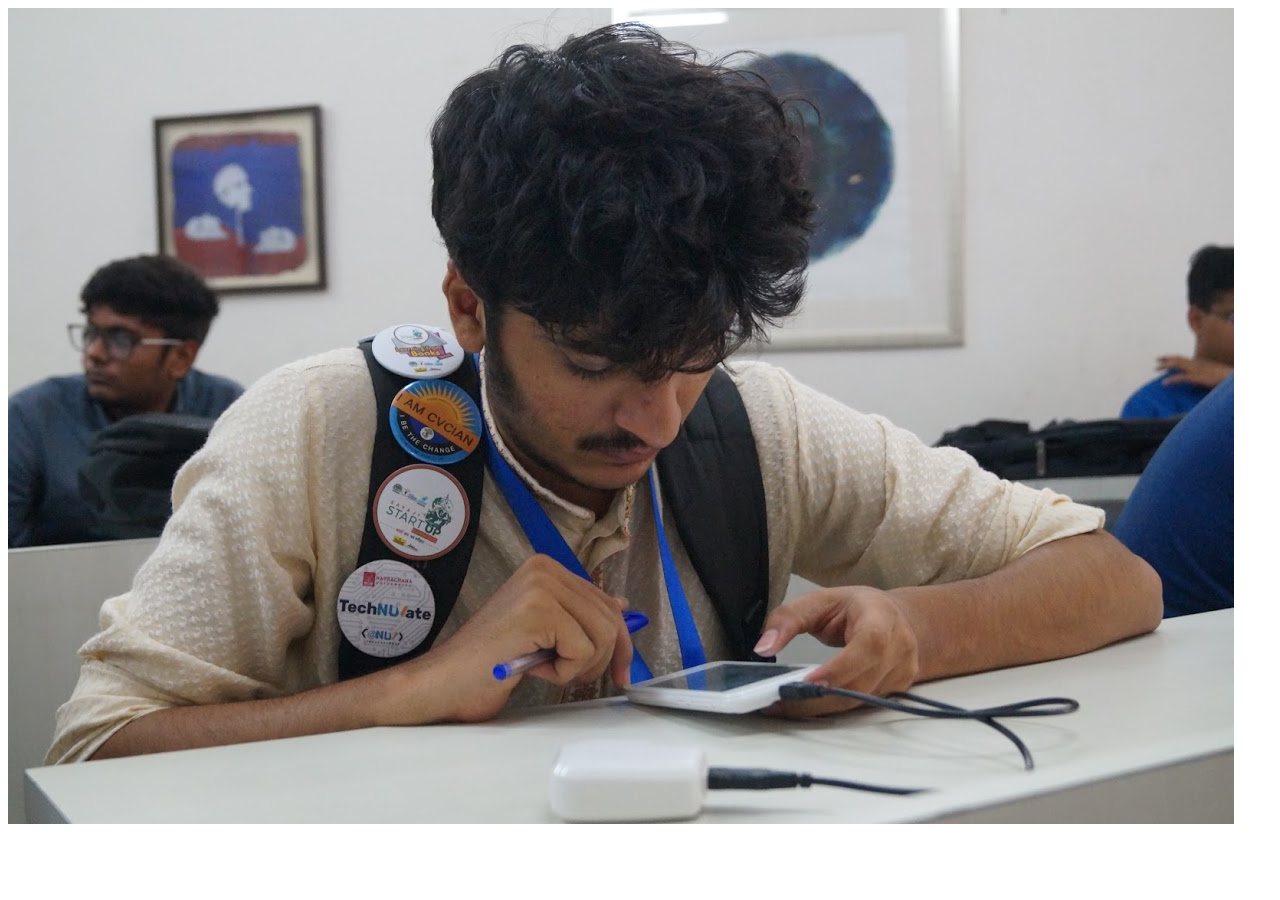
==== index.html @ e78d567f "added guidelines" ====
<!doctype html>
<html>
  <head>
    <script src="https://aframe.io/releases/0.9.2/aframe.min.js"></script>
  </head>

  <body>
    
    <!-- everything in In meters -->
    <!-- rotation: use the right hand rule for reference at each axis-->
    <!-- relative rotation,scale positioning can be applied on children-->
    <a-scene background="color: #050e20">
      <a-assets>
        <img id="dp" src="assets/photo.jpg">
        <audio id="background" src="assets/spaceship.flac" preload="auto"></audio>
        <audio id="birds" src="assets/birds.mp3" preload="auto"></audio>
        <audio id="waves" src="assets/waves.mp3" preload="auto"></audio>
        <audio id="rain" src="assets/rain.wav" preload="auto"></audio>
      </a-assets>
      <a-entity 
      rotation="0 0 0" >
      <a-box
      width="0.2"
      height="0.2"
      depth="0.2"
      position="2 2.5 -5"
      animation="property: rotation; to: 360 360 80; loop: true; dur:3000; easing: linear">

        </a-animation>
    </a-box>
              <a-box
              width="0.2"
              height="0.2"
              depth="0.2"
              position="-1 2.5 -5"
              animation="property: rotation; to: 90 360 80; loop: true; dur:3000; easing: linear"></a-box>
    </a-entity>
    <a-entity position="0 1.6 -5">
      <a-text value="FIND THE SOUND" color= "#2779cd" width="10" height="10" position="-1.5 3 0"></a-text>
      <a-text value="Please Use Headphones" position="-1 2 0" opacity="0.5"></a-text>
      <a-text value="There are 3 sounds" position="-0.5 -0.4 0" opacity="0.5"></a-text>
      <a-text value="hidden in this infinite 3D world." position="-1 -0.8 0" opacity="0.5"></a-text>
      <a-text value="Find them, and enjoy the 3D expeirence." position="-1.5 -1.2 0" opacity="0.5"></a-text>
      <a-text value="Good Luck." position="0 -1.6 0" opacity="0.5s"></a-text>
    </a-entity>
    <a-text width="1" height="1" value="Wait. What is that Sound?" position="-0.5 1.6 -10" opacity="0.5"></a-text>
    <a-text width="1" height="1" value="It's the sound of your Ship of Imagination!" position="-0.5 1.8 -15" opacity="0.5"></a-text>
    <a-text width="1" height="1" value="It will be your companion " position="-0.5 1.6 -15" opacity="0.5"></a-text>
    <a-text width="1" height="1" value="for the rest of the journey" position="-0.5 1.4 -15" opacity="0.5"></a-text>


    <a-text width="1" height="1" value="Do I hear something?" position="-0.5 1.4 -25" opacity="0.5"></a-text>
    <a-text width="1" height="1" value="It's getting closer...." position="-0.5 1.4 -40" opacity="0.5"></a-text>
    <a-text width="1" height="1" value="THATS IT!" position="-0.5 1.6 -50" opacity="0.5"></a-text>
    <a-text width="1" height="1" value="You found" position="-0.5 1.4 -50" opacity="0.5"></a-text><a-text width="1" height="1" color= "#2779cd" value="Rain and Thunder.." position="-0.25 1.4 -50" ></a-text>
    <a-text width="1" height="1" value="Enjoy for a while and let's see what you can find next" position="-0.5 1.2 -50" opacity="0.5"></a-text>
      <a-sound src="#rain" autoplay="true" loop="true" position="0 1.6 -50"></a-sound>
      <a-sound src="#birds" autoplay="true" loop="true" position="0 1.6 -80"></a-sound>
      <a-sound src="#waves" autoplay="true" loop="true" position="0 1.6 -120"></a-sound>
    <a-camera>
      <a-cursor opacity="0">
          <a-sound src="#background" autoplay="true" loop="true" volume="0.4"></a-sound>
      </a-cursor>
    </a-camera>
    
    </a-scene>
    
  </body>


</html>
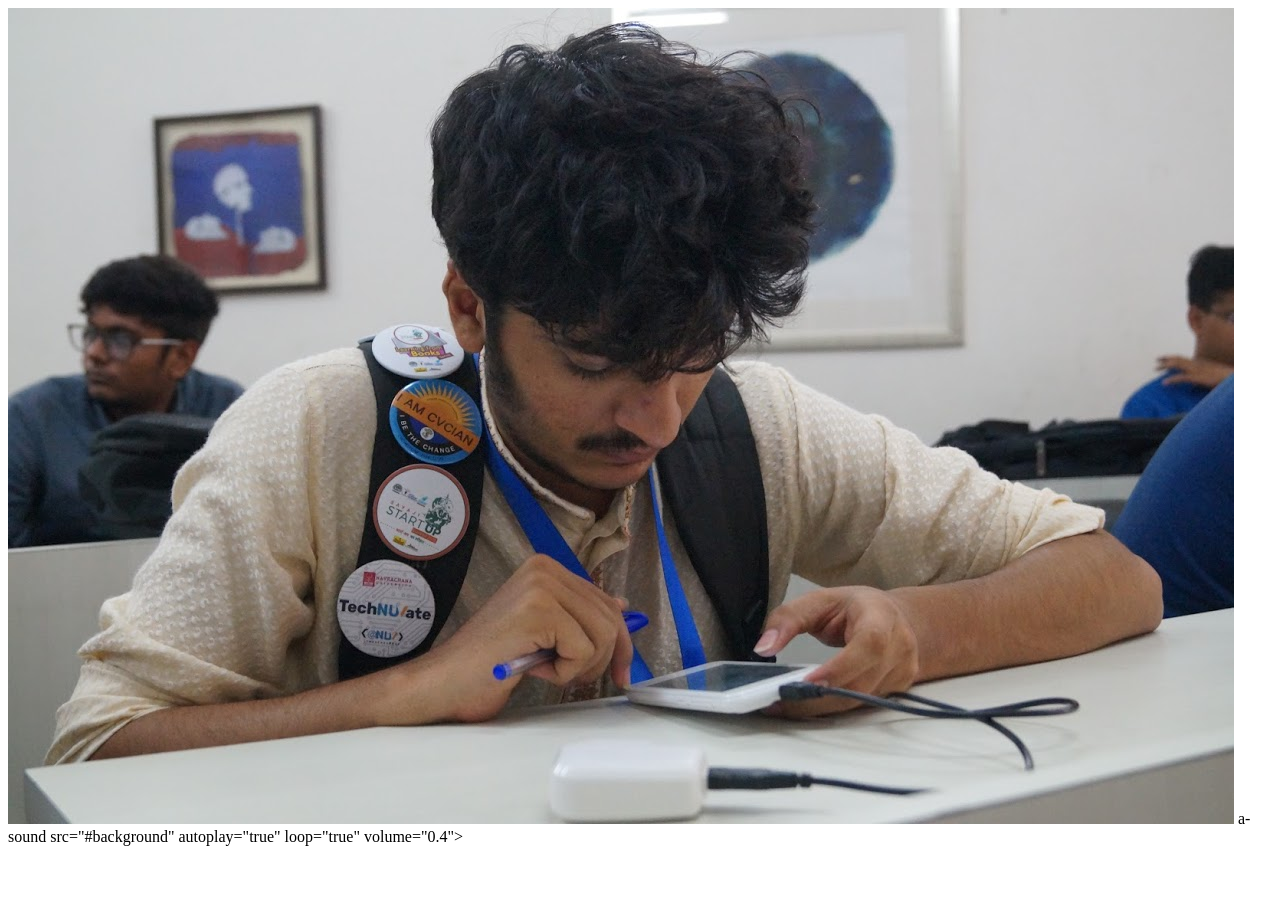
==== commit dd8ef57f: "removed bird sound" ====
--- a/index.html
+++ b/index.html
@@ -12,8 +12,8 @@
     <a-scene background="color: #050e20">
       <a-assets>
         <img id="dp" src="assets/photo.jpg">
-        <audio id="background" src="assets/spaceship.flac" preload="auto"></audio>
-        <audio id="birds" src="assets/birds.mp3" preload="auto"></audio>
+        <audio id="background" src="assets/spaceship.flac" preload="auto"></audio> 
+        <audio id="birds" src="assets/birds.wav" preload="auto"></audio>
         <audio id="waves" src="assets/waves.mp3" preload="auto"></audio>
         <audio id="rain" src="assets/rain.wav" preload="auto"></audio>
       </a-assets>
@@ -53,13 +53,25 @@
     <a-text width="1" height="1" value="It's getting closer...." position="-0.5 1.4 -40" opacity="0.5"></a-text>
     <a-text width="1" height="1" value="THATS IT!" position="-0.5 1.6 -50" opacity="0.5"></a-text>
     <a-text width="1" height="1" value="You found" position="-0.5 1.4 -50" opacity="0.5"></a-text><a-text width="1" height="1" color= "#2779cd" value="Rain and Thunder.." position="-0.25 1.4 -50" ></a-text>
-    <a-text width="1" height="1" value="Enjoy for a while and let's see what you can find next" position="-0.5 1.2 -50" opacity="0.5"></a-text>
+    <a-text width="1" height="1" value="Close your eyes, enjoy for a while and let's see what you can find next" position="-0.5 1.2 -50" opacity="0.5"></a-text>
       <a-sound src="#rain" autoplay="true" loop="true" position="0 1.6 -50"></a-sound>
-      <a-sound src="#birds" autoplay="true" loop="true" position="0 1.6 -80"></a-sound>
+      
+      
+      <a-text width="1" height="1" value="A soft sound..... What could it be?" position="-0.5 1.4 -60" opacity="0.5"></a-text>
+    <a-text width="1" height="1" value="Are those insects?" position="-0.5 1.4 -70" opacity="0.5"></a-text>
+    <a-text width="1" height="1" value="You found" position="-0.5 1.4 -80" opacity="0.5"></a-text><a-text width="1" height="1" color= "#2779cd" value="Singing Birds" position="-0.25 1.4 -80" ></a-text>
+    <a-text width="1" height="1" value="Close your eyes, enjoy for a while and let's see what you can find next" position="-0.5 1.2 -80" opacity="0.5"></a-text> 
+      <!-- Birds audio problem-->
+      
+      
+      <a-text width="1" height="1" value="What was that?" position="-0.5 1.4 -90" opacity="0.5"></a-text>
+    <a-text width="1" height="1" value="So close, yet so far..." position="-0.5 1.4 -100" opacity="0.5"></a-text>
+    <a-text width="1" height="1" value="You found" position="-0.5 1.4 -110" opacity="0.5"></a-text><a-text width="1" height="1" color= "#2779cd" value="The Ocean" position="-0.25 1.4 -110" ></a-text>
+    <a-text width="1" height="1" value="That was the end, I hope you enjoyed." position="-0.5 1.2 -110" opacity="0.5"></a-text>
       <a-sound src="#waves" autoplay="true" loop="true" position="0 1.6 -120"></a-sound>
     <a-camera>
       <a-cursor opacity="0">
-          <a-sound src="#background" autoplay="true" loop="true" volume="0.4"></a-sound>
+          a-sound src="#background" autoplay="true" loop="true" volume="0.4"></a-sound>
       </a-cursor>
     </a-camera>
     
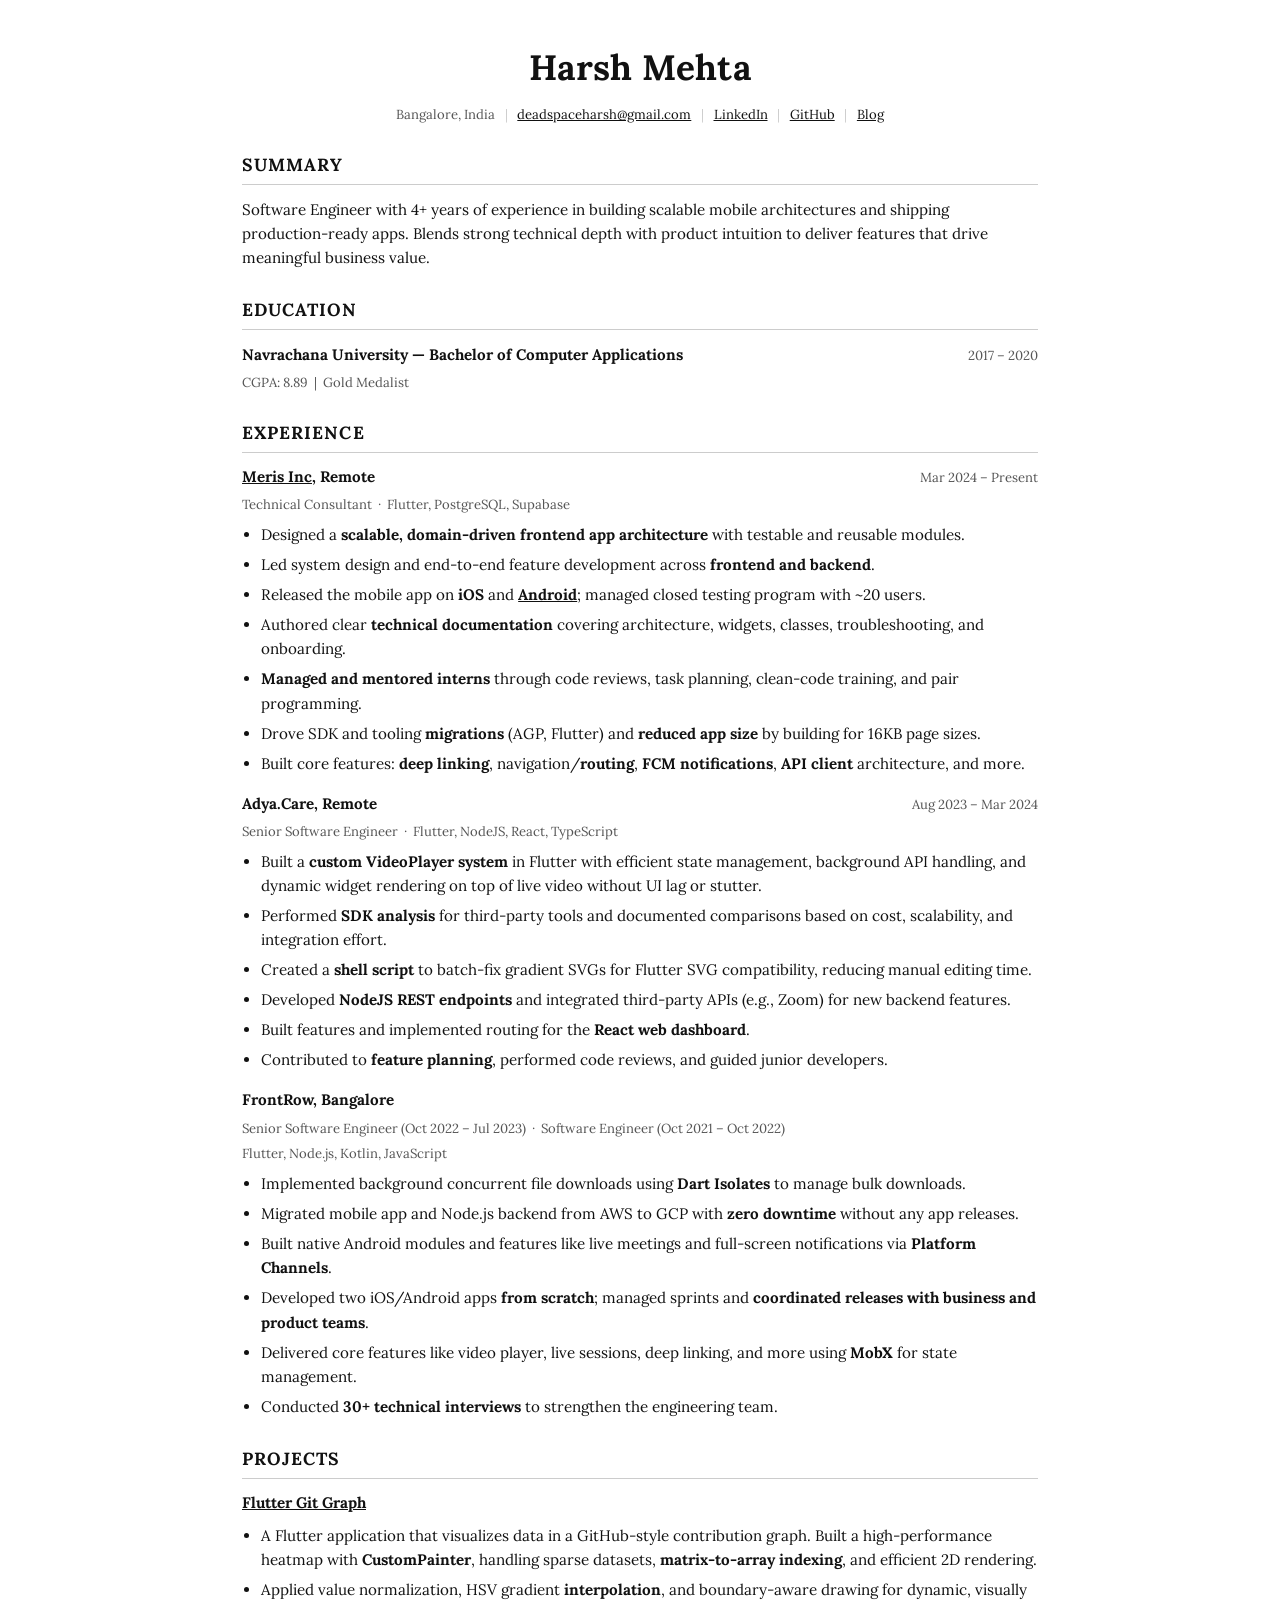
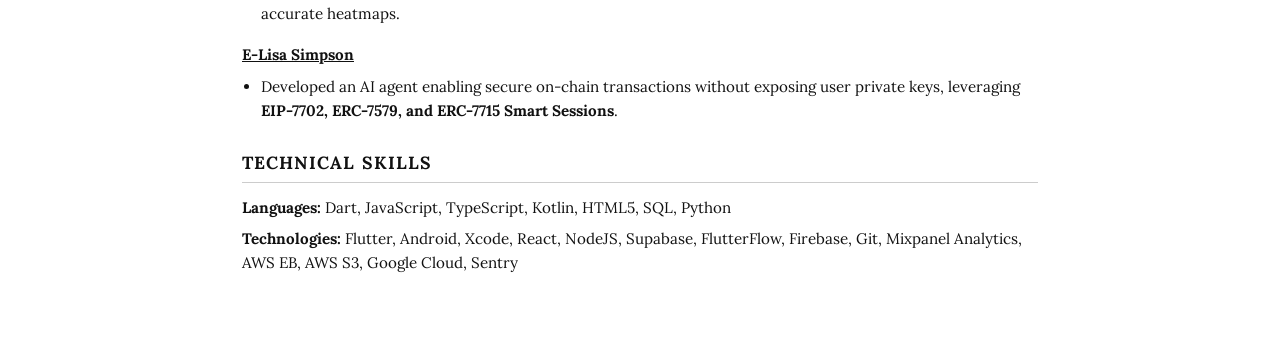
==== commit a3c91c5f: "deploy resume" ====
--- a/index.html
+++ b/index.html
@@ -1,83 +1,133 @@
-<!doctype html>
-<html>
-  <head>
-    <script src="https://aframe.io/releases/0.9.2/aframe.min.js"></script>
-  </head>
+<!DOCTYPE html>
+<html lang="en">
+<head>
+  <meta charset="UTF-8" />
+  <meta name="viewport" content="width=device-width, initial-scale=1.0" />
+  <meta name="description" content="Harsh Mehta — Software Engineer specialising in scalable mobile architectures." />
+  <title>Harsh Mehta</title>
+  <link rel="stylesheet" href="assets/css/style.css" />
+</head>
+<body>
+  <div class="page">
 
-  <body>
-    
-    <!-- everything in In meters -->
-    <!-- rotation: use the right hand rule for reference at each axis-->
-    <!-- relative rotation,scale positioning can be applied on children-->
-    <a-scene background="color: #050e20">
-      <a-assets>
-        <img id="dp" src="assets/photo.jpg">
-        <audio id="background" src="assets/spaceship.flac" preload="auto"></audio> 
-        <audio id="birds" src="assets/birds.wav" preload="auto"></audio>
-        <audio id="waves" src="assets/waves.mp3" preload="auto"></audio>
-        <audio id="rain" src="assets/rain.wav" preload="auto"></audio>
-      </a-assets>
-      <a-entity 
-      rotation="0 0 0" >
-      <a-box
-      width="0.2"
-      height="0.2"
-      depth="0.2"
-      position="2 2.5 -5"
-      animation="property: rotation; to: 360 360 80; loop: true; dur:3000; easing: linear">
+    <!-- Header -->
+    <header class="resume-header">
+      <h1>Harsh Mehta</h1>
+      <ul class="header-links">
+        <li>Bangalore, India</li>
+        <li><a href="mailto:deadspaceharsh@gmail.com">deadspaceharsh@gmail.com</a></li>
+        <li><a href="https://linkedin.com/in/obitodarky" target="_blank" rel="noopener">LinkedIn</a></li>
+        <li><a href="https://github.com/obitodarky" target="_blank" rel="noopener">GitHub</a></li>
+        <li><a href="https://dev.to/obitodarky" target="_blank" rel="noopener">Blog</a></li>
+      </ul>
+    </header>
 
-        </a-animation>
-    </a-box>
-              <a-box
-              width="0.2"
-              height="0.2"
-              depth="0.2"
-              position="-1 2.5 -5"
-              animation="property: rotation; to: 90 360 80; loop: true; dur:3000; easing: linear"></a-box>
-    </a-entity>
-    <a-entity position="0 1.6 -5">
-      <a-text value="FIND THE SOUND" color= "#2779cd" width="10" height="10" position="-1.5 3 0"></a-text>
-      <a-text value="Please Use Headphones" position="-1 2 0" opacity="0.5"></a-text>
-      <a-text value="There are 3 sounds" position="-0.5 -0.4 0" opacity="0.5"></a-text>
-      <a-text value="hidden in this infinite 3D world." position="-1 -0.8 0" opacity="0.5"></a-text>
-      <a-text value="Find them, and enjoy the 3D expeirence." position="-1.5 -1.2 0" opacity="0.5"></a-text>
-      <a-text value="Good Luck." position="0 -1.6 0" opacity="0.5s"></a-text>
-    </a-entity>
-    <a-text width="1" height="1" value="Wait. What is that Sound?" position="-0.5 1.6 -10" opacity="0.5"></a-text>
-    <a-text width="1" height="1" value="It's the sound of your Ship of Imagination!" position="-0.5 1.8 -15" opacity="0.5"></a-text>
-    <a-text width="1" height="1" value="It will be your companion " position="-0.5 1.6 -15" opacity="0.5"></a-text>
-    <a-text width="1" height="1" value="for the rest of the journey" position="-0.5 1.4 -15" opacity="0.5"></a-text>
+    <!-- Summary -->
+    <section class="resume-section summary">
+      <h2>Summary</h2>
+      <p>Software Engineer with 4+ years of experience in building scalable mobile architectures and shipping production-ready apps. Blends strong technical depth with product intuition to deliver features that drive meaningful business value.</p>
+    </section>
 
+    <!-- Education -->
+    <section class="resume-section education">
+      <h2>Education</h2>
+      <div class="entry">
+        <div class="entry-header">
+          <span class="entry-title">Navrachana University — Bachelor of Computer Applications</span>
+          <span class="entry-date">2017 – 2020</span>
+        </div>
+        <p class="entry-subtitle">CGPA: 8.89 &nbsp;|&nbsp; Gold Medalist</p>
+      </div>
+    </section>
 
-    <a-text width="1" height="1" value="Do I hear something?" position="-0.5 1.4 -25" opacity="0.5"></a-text>
-    <a-text width="1" height="1" value="It's getting closer...." position="-0.5 1.4 -40" opacity="0.5"></a-text>
-    <a-text width="1" height="1" value="THATS IT!" position="-0.5 1.6 -50" opacity="0.5"></a-text>
-    <a-text width="1" height="1" value="You found" position="-0.5 1.4 -50" opacity="0.5"></a-text><a-text width="1" height="1" color= "#2779cd" value="Rain and Thunder.." position="-0.25 1.4 -50" ></a-text>
-    <a-text width="1" height="1" value="Close your eyes, enjoy for a while and let's see what you can find next" position="-0.5 1.2 -50" opacity="0.5"></a-text>
-      <a-sound src="#rain" autoplay="true" loop="true" position="0 1.6 -50"></a-sound>
-      
-      
-      <a-text width="1" height="1" value="A soft sound..... What could it be?" position="-0.5 1.4 -60" opacity="0.5"></a-text>
-    <a-text width="1" height="1" value="Are those insects?" position="-0.5 1.4 -70" opacity="0.5"></a-text>
-    <a-text width="1" height="1" value="You found" position="-0.5 1.4 -80" opacity="0.5"></a-text><a-text width="1" height="1" color= "#2779cd" value="Singing Birds" position="-0.25 1.4 -80" ></a-text>
-    <a-text width="1" height="1" value="Close your eyes, enjoy for a while and let's see what you can find next" position="-0.5 1.2 -80" opacity="0.5"></a-text> 
-      <!-- Birds audio problem-->
-      
-      
-      <a-text width="1" height="1" value="What was that?" position="-0.5 1.4 -90" opacity="0.5"></a-text>
-    <a-text width="1" height="1" value="So close, yet so far..." position="-0.5 1.4 -100" opacity="0.5"></a-text>
-    <a-text width="1" height="1" value="You found" position="-0.5 1.4 -110" opacity="0.5"></a-text><a-text width="1" height="1" color= "#2779cd" value="The Ocean" position="-0.25 1.4 -110" ></a-text>
-    <a-text width="1" height="1" value="That was the end, I hope you enjoyed." position="-0.5 1.2 -110" opacity="0.5"></a-text>
-      <a-sound src="#waves" autoplay="true" loop="true" position="0 1.6 -120"></a-sound>
-    <a-camera>
-      <a-cursor opacity="0">
-          a-sound src="#background" autoplay="true" loop="true" volume="0.4"></a-sound>
-      </a-cursor>
-    </a-camera>
-    
-    </a-scene>
-    
-  </body>
+    <!-- Experience -->
+    <section class="resume-section experience">
+      <h2>Experience</h2>
 
+      <!-- Meris Inc -->
+      <div class="entry">
+        <div class="entry-header">
+          <span class="entry-title"><a href="https://meris.boo/" target="_blank" rel="noopener">Meris Inc</a>, Remote</span>
+          <span class="entry-date">Mar 2024 – Present</span>
+        </div>
+        <p class="entry-subtitle">Technical Consultant &nbsp;·&nbsp; Flutter, PostgreSQL, Supabase</p>
+        <ul class="highlights">
+          <li>Designed a <strong>scalable, domain-driven frontend app architecture</strong> with testable and reusable modules.</li>
+          <li>Led system design and end-to-end feature development across <strong>frontend and backend</strong>.</li>
+          <li>Released the mobile app on <strong>iOS</strong> and <a href="https://play.google.com/store/apps/details?id=boo.meris.android.app" target="_blank" rel="noopener"><strong>Android</strong></a>; managed closed testing program with ~20 users.</li>
+          <li>Authored clear <strong>technical documentation</strong> covering architecture, widgets, classes, troubleshooting, and onboarding.</li>
+          <li><strong>Managed and mentored interns</strong> through code reviews, task planning, clean-code training, and pair programming.</li>
+          <li>Drove SDK and tooling <strong>migrations</strong> (AGP, Flutter) and <strong>reduced app size</strong> by building for 16KB page sizes.</li>
+          <li>Built core features: <strong>deep linking</strong>, navigation/<strong>routing</strong>, <strong>FCM notifications</strong>, <strong>API client</strong> architecture, and more.</li>
+        </ul>
+      </div>
 
-</html>+      <!-- Adya.Care -->
+      <div class="entry">
+        <div class="entry-header">
+          <span class="entry-title">Adya.Care, Remote</span>
+          <span class="entry-date">Aug 2023 – Mar 2024</span>
+        </div>
+        <p class="entry-subtitle">Senior Software Engineer &nbsp;·&nbsp; Flutter, NodeJS, React, TypeScript</p>
+        <ul class="highlights">
+          <li>Built a <strong>custom VideoPlayer system</strong> in Flutter with efficient state management, background API handling, and dynamic widget rendering on top of live video without UI lag or stutter.</li>
+          <li>Performed <strong>SDK analysis</strong> for third-party tools and documented comparisons based on cost, scalability, and integration effort.</li>
+          <li>Created a <strong>shell script</strong> to batch-fix gradient SVGs for Flutter SVG compatibility, reducing manual editing time.</li>
+          <li>Developed <strong>NodeJS REST endpoints</strong> and integrated third-party APIs (e.g., Zoom) for new backend features.</li>
+          <li>Built features and implemented routing for the <strong>React web dashboard</strong>.</li>
+          <li>Contributed to <strong>feature planning</strong>, performed code reviews, and guided junior developers.</li>
+        </ul>
+      </div>
+
+      <!-- FrontRow -->
+      <div class="entry">
+        <div class="entry-header">
+          <span class="entry-title">FrontRow, Bangalore</span>
+        </div>
+        <p class="entry-subtitle">Senior Software Engineer (Oct 2022 – Jul 2023) &nbsp;·&nbsp; Software Engineer (Oct 2021 – Oct 2022)</p>
+        <p class="entry-subtitle">Flutter, Node.js, Kotlin, JavaScript</p>
+        <ul class="highlights">
+          <li>Implemented background concurrent file downloads using <strong>Dart Isolates</strong> to manage bulk downloads.</li>
+          <li>Migrated mobile app and Node.js backend from AWS to GCP with <strong>zero downtime</strong> without any app releases.</li>
+          <li>Built native Android modules and features like live meetings and full-screen notifications via <strong>Platform Channels</strong>.</li>
+          <li>Developed two iOS/Android apps <strong>from scratch</strong>; managed sprints and <strong>coordinated releases with business and product teams</strong>.</li>
+          <li>Delivered core features like video player, live sessions, deep linking, and more using <strong>MobX</strong> for state management.</li>
+          <li>Conducted <strong>30+ technical interviews</strong> to strengthen the engineering team.</li>
+        </ul>
+      </div>
+    </section>
+
+    <!-- Projects -->
+    <section class="resume-section projects">
+      <h2>Projects</h2>
+
+      <div class="entry">
+        <div class="entry-header">
+          <span class="entry-title"><a href="https://github.com/obitodarky/flutter-git-graph" target="_blank" rel="noopener">Flutter Git Graph</a></span>
+        </div>
+        <ul class="highlights">
+          <li>A Flutter application that visualizes data in a GitHub-style contribution graph. Built a high-performance heatmap with <strong>CustomPainter</strong>, handling sparse datasets, <strong>matrix-to-array indexing</strong>, and efficient 2D rendering.</li>
+          <li>Applied value normalization, HSV gradient <strong>interpolation</strong>, and boundary-aware drawing for dynamic, visually accurate heatmaps.</li>
+        </ul>
+      </div>
+
+      <div class="entry">
+        <div class="entry-header">
+          <span class="entry-title"><a href="https://github.com/AyushBherwani1998/agentic-hackathon" target="_blank" rel="noopener">E-Lisa Simpson</a></span>
+        </div>
+        <ul class="highlights">
+          <li>Developed an AI agent enabling secure on-chain transactions without exposing user private keys, leveraging <strong>EIP-7702, ERC-7579, and ERC-7715 Smart Sessions</strong>.</li>
+        </ul>
+      </div>
+    </section>
+
+    <!-- Technical Skills -->
+    <section class="resume-section skills">
+      <h2>Technical Skills</h2>
+      <p class="skills-row"><strong>Languages:</strong> Dart, JavaScript, TypeScript, Kotlin, HTML5, SQL, Python</p>
+      <p class="skills-row"><strong>Technologies:</strong> Flutter, Android, Xcode, React, NodeJS, Supabase, FlutterFlow, Firebase, Git, Mixpanel Analytics, AWS EB, AWS S3, Google Cloud, Sentry</p>
+    </section>
+
+  </div>
+</body>
+</html>
--- a/assets/css/style.css
+++ b/assets/css/style.css
@@ -0,0 +1,133 @@
+@import url('https://fonts.googleapis.com/css2?family=Lora:wght@400;700&display=swap');
+@import 'variables.css';
+
+/* Reset */
+*, *::before, *::after { box-sizing: border-box; margin: 0; padding: 0; }
+
+body {
+  font-family: var(--font-serif);
+  font-size: var(--font-size-base);
+  color: var(--color-text);
+  background: var(--color-bg);
+  line-height: var(--line-height-base);
+}
+
+a {
+  color: var(--color-link);
+  text-decoration: underline;
+}
+
+a:hover { opacity: 0.65; }
+
+/* Page wrapper */
+.page {
+  max-width: var(--max-width);
+  margin: 0 auto;
+  padding: var(--page-padding-y) var(--page-padding-x);
+}
+
+/* ── Header ── */
+.resume-header {
+  text-align: center;
+  margin-bottom: var(--spacing-section);
+}
+
+.resume-header h1 {
+  font-size: var(--font-size-name);
+  font-weight: var(--font-weight-bold);
+  letter-spacing: 0.01em;
+  margin-bottom: 0.5rem;
+}
+
+.header-links {
+  display: flex;
+  flex-wrap: wrap;
+  justify-content: center;
+  gap: 0.3rem 0.6rem;
+  font-size: var(--font-size-small);
+  color: var(--color-muted);
+  list-style: none;
+}
+
+.header-links li:not(:last-child)::after {
+  content: '|';
+  margin-left: 0.6rem;
+  color: var(--color-rule);
+}
+
+/* ── Section ── */
+.resume-section {
+  margin-bottom: var(--spacing-section);
+}
+
+.resume-section h2 {
+  font-size: var(--font-size-section);
+  font-weight: var(--font-weight-bold);
+  text-transform: uppercase;
+  letter-spacing: 0.06em;
+  padding-bottom: 0.3rem;
+  border-bottom: 1px solid var(--color-rule);
+  margin-bottom: 0.8rem;
+}
+
+/* ── Entry (two-column: content + date) ── */
+.entry {
+  margin-bottom: var(--spacing-entry);
+}
+
+.entry-header {
+  display: flex;
+  justify-content: space-between;
+  align-items: baseline;
+  gap: 1rem;
+  flex-wrap: wrap;
+}
+
+.entry-title {
+  font-weight: var(--font-weight-bold);
+}
+
+.entry-date {
+  font-size: var(--font-size-small);
+  color: var(--color-muted);
+  white-space: nowrap;
+  flex-shrink: 0;
+}
+
+.entry-subtitle {
+  font-size: var(--font-size-small);
+  color: var(--color-muted);
+  margin-top: var(--spacing-tight);
+}
+
+/* ── Highlights list ── */
+.highlights {
+  list-style: disc;
+  padding-left: 1.2rem;
+  margin-top: 0.5rem;
+}
+
+.highlights li {
+  margin-bottom: var(--spacing-list-gap);
+  font-size: var(--font-size-base);
+}
+
+/* ── Skills ── */
+.skills-row {
+  margin-bottom: 0.4rem;
+  font-size: var(--font-size-base);
+}
+
+/* ── Responsive ── */
+@media (max-width: 600px) {
+  :root {
+    --page-padding-x: 1.1rem;
+    --page-padding-y: 1.5rem;
+    --font-size-name: 1.7rem;
+  }
+
+  .entry-header {
+    flex-direction: column;
+    gap: 0.1rem;
+  }
+}
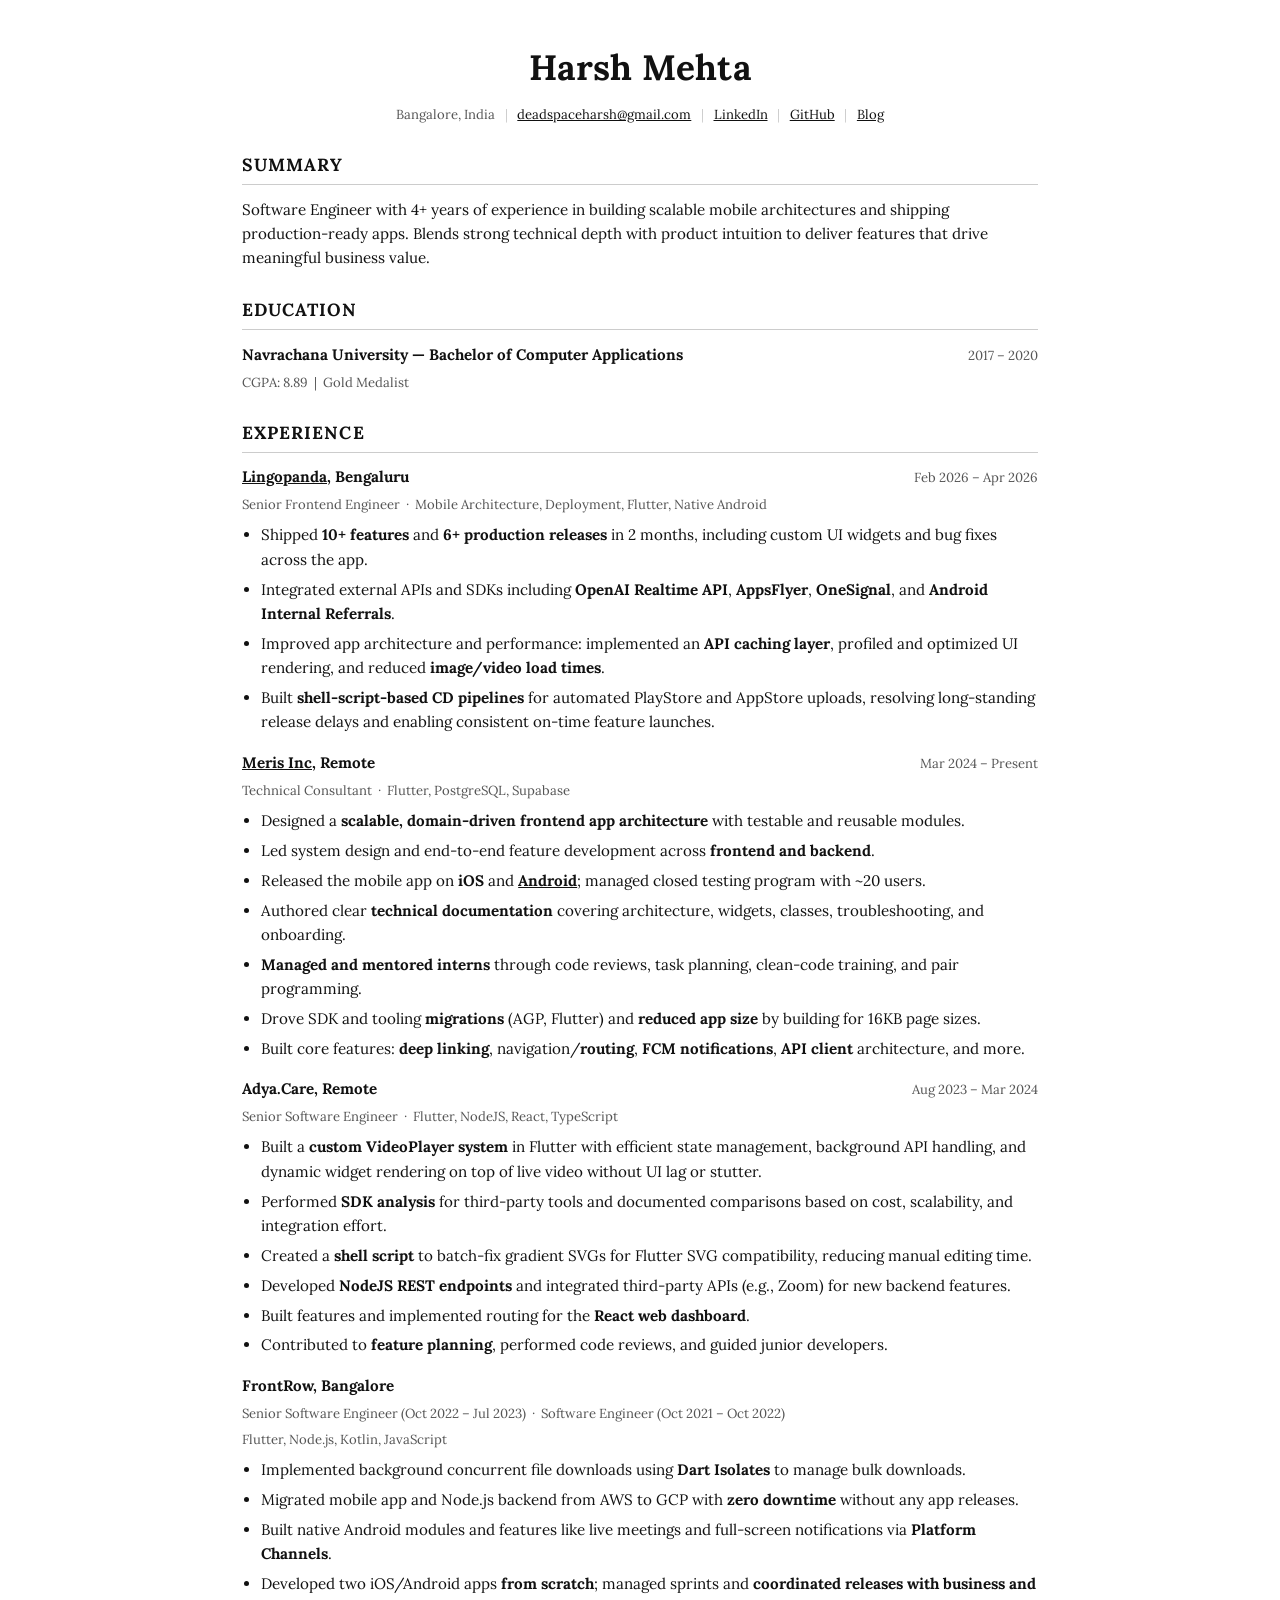
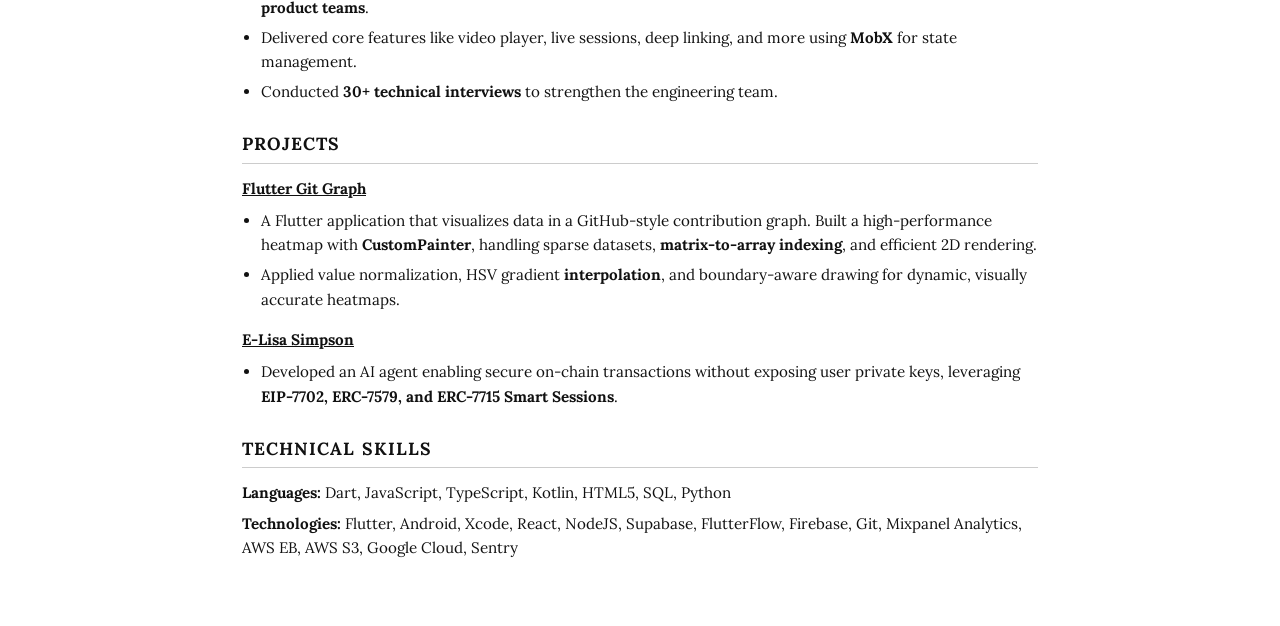
==== commit a21fe8ab: "lingopanda experience" ====
--- a/index.html
+++ b/index.html
@@ -43,6 +43,21 @@
     <!-- Experience -->
     <section class="resume-section experience">
       <h2>Experience</h2>
+
+      <!-- Lingopanda -->
+      <div class="entry">
+        <div class="entry-header">
+          <span class="entry-title"><a href="https://lingopanda.app" target="_blank" rel="noopener">Lingopanda</a>, Bengaluru</span>
+          <span class="entry-date">Feb 2026 – Apr 2026</span>
+        </div>
+        <p class="entry-subtitle">Senior Frontend Engineer &nbsp;·&nbsp; Mobile Architecture, Deployment, Flutter, Native Android</p>
+        <ul class="highlights">
+          <li>Shipped <strong>10+ features</strong> and <strong>6+ production releases</strong> in 2 months, including custom UI widgets and bug fixes across the app.</li>
+          <li>Integrated external APIs and SDKs including <strong>OpenAI Realtime API</strong>, <strong>AppsFlyer</strong>, <strong>OneSignal</strong>, and <strong>Android Internal Referrals</strong>.</li>
+          <li>Improved app architecture and performance: implemented an <strong>API caching layer</strong>, profiled and optimized UI rendering, and reduced <strong>image/video load times</strong>.</li>
+          <li>Built <strong>shell-script-based CD pipelines</strong> for automated PlayStore and AppStore uploads, resolving long-standing release delays and enabling consistent on-time feature launches.</li>
+        </ul>
+      </div>
 
       <!-- Meris Inc -->
       <div class="entry">
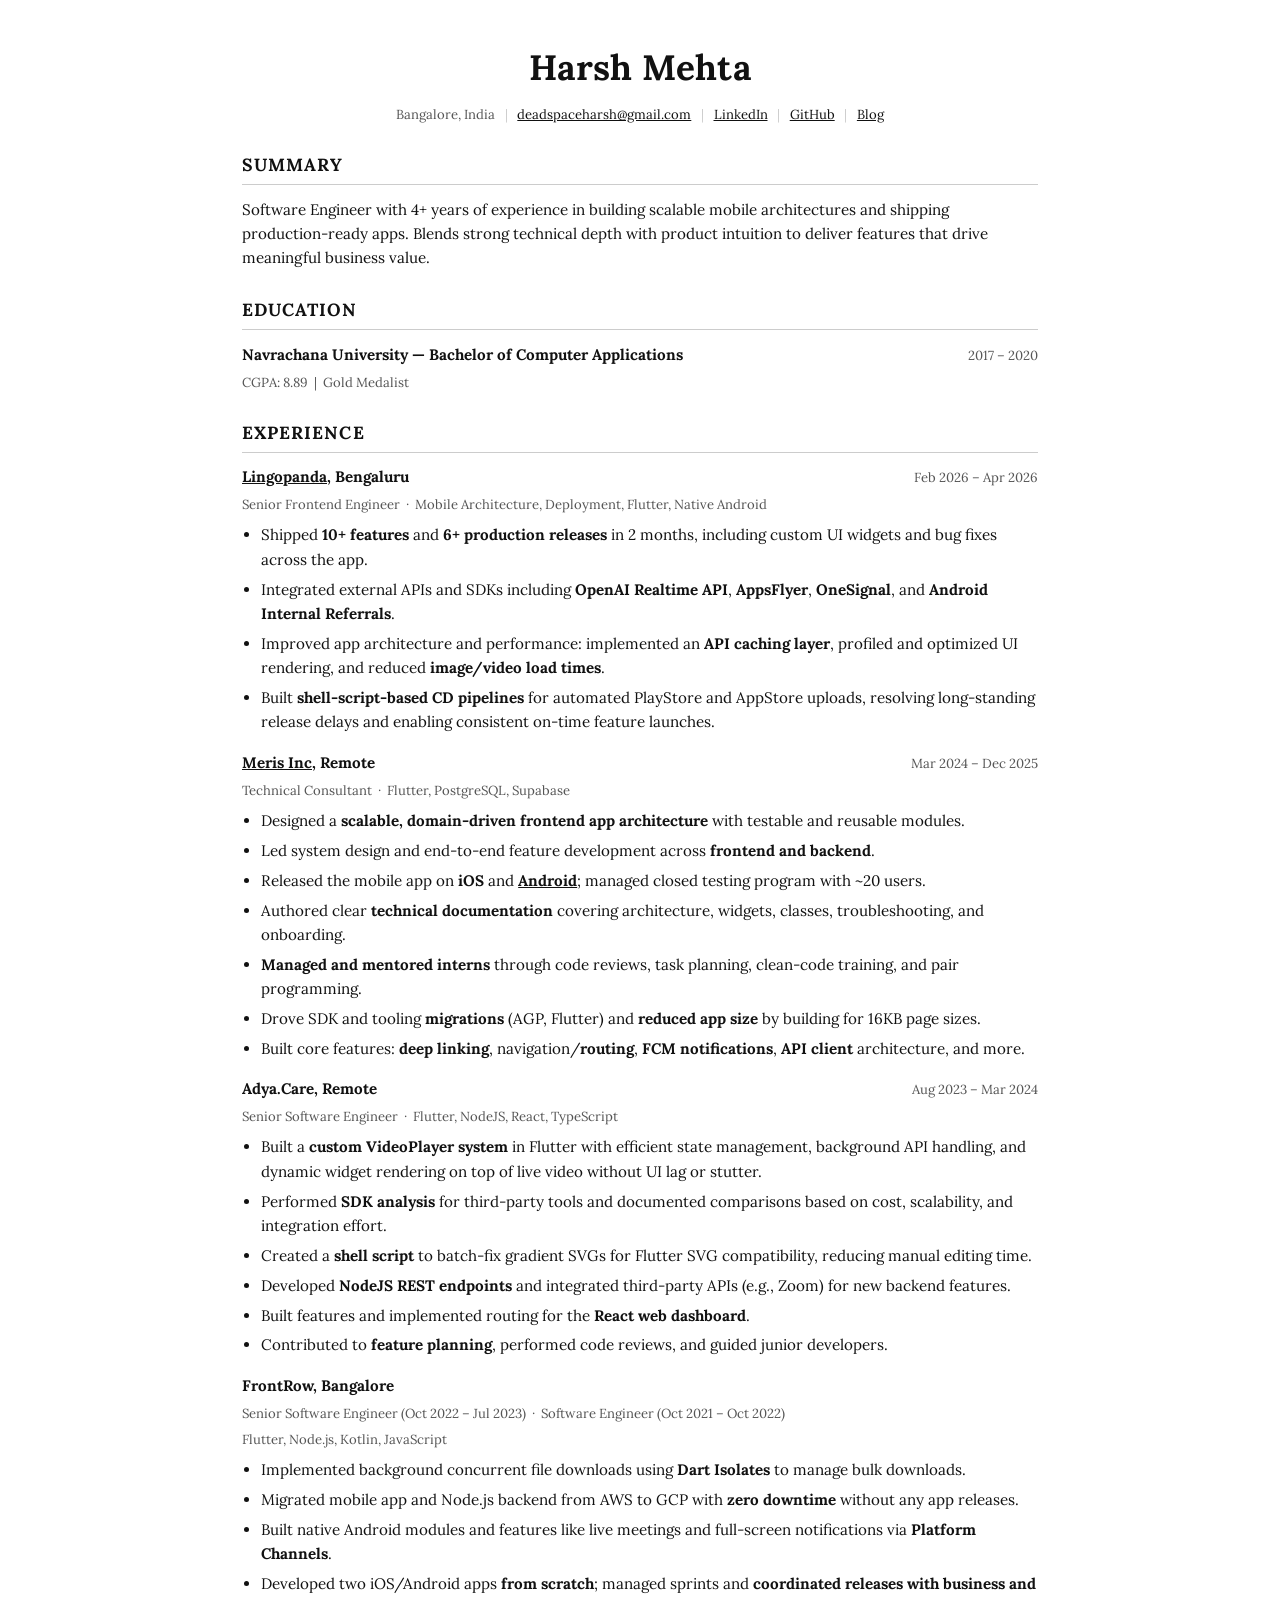
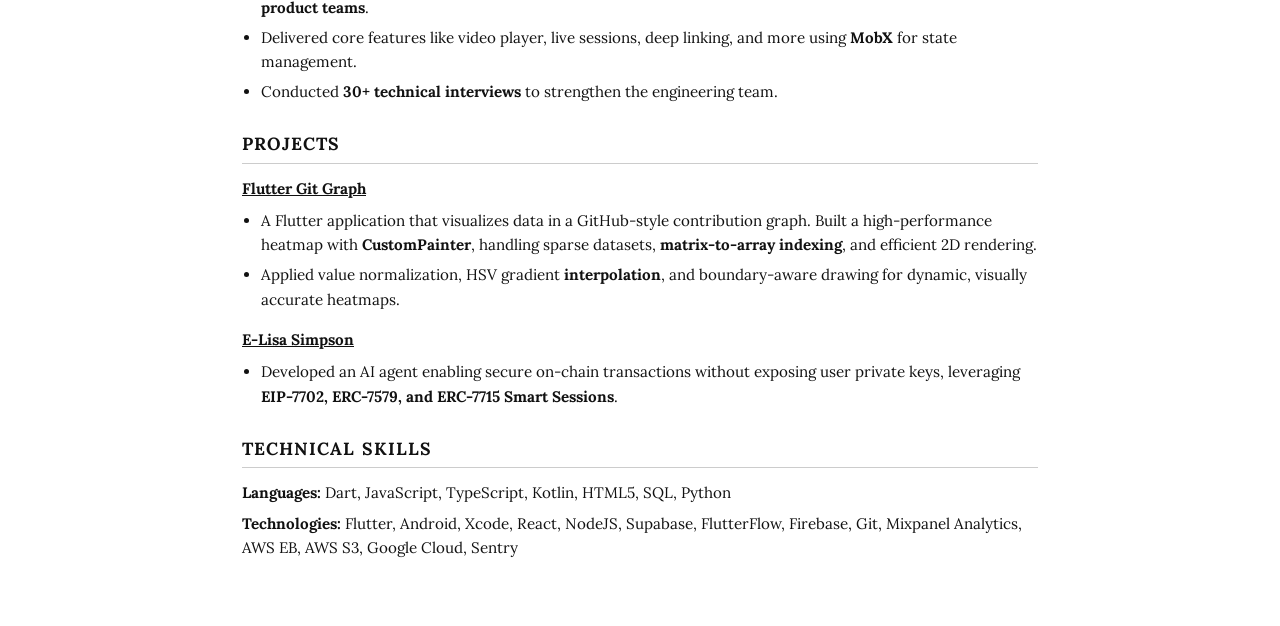
==== commit fc381457: "fixes" ====
--- a/index.html
+++ b/index.html
@@ -63,7 +63,7 @@
       <div class="entry">
         <div class="entry-header">
           <span class="entry-title"><a href="https://meris.boo/" target="_blank" rel="noopener">Meris Inc</a>, Remote</span>
-          <span class="entry-date">Mar 2024 – Present</span>
+          <span class="entry-date">Mar 2024 – Dec 2025</span>
         </div>
         <p class="entry-subtitle">Technical Consultant &nbsp;·&nbsp; Flutter, PostgreSQL, Supabase</p>
         <ul class="highlights">
